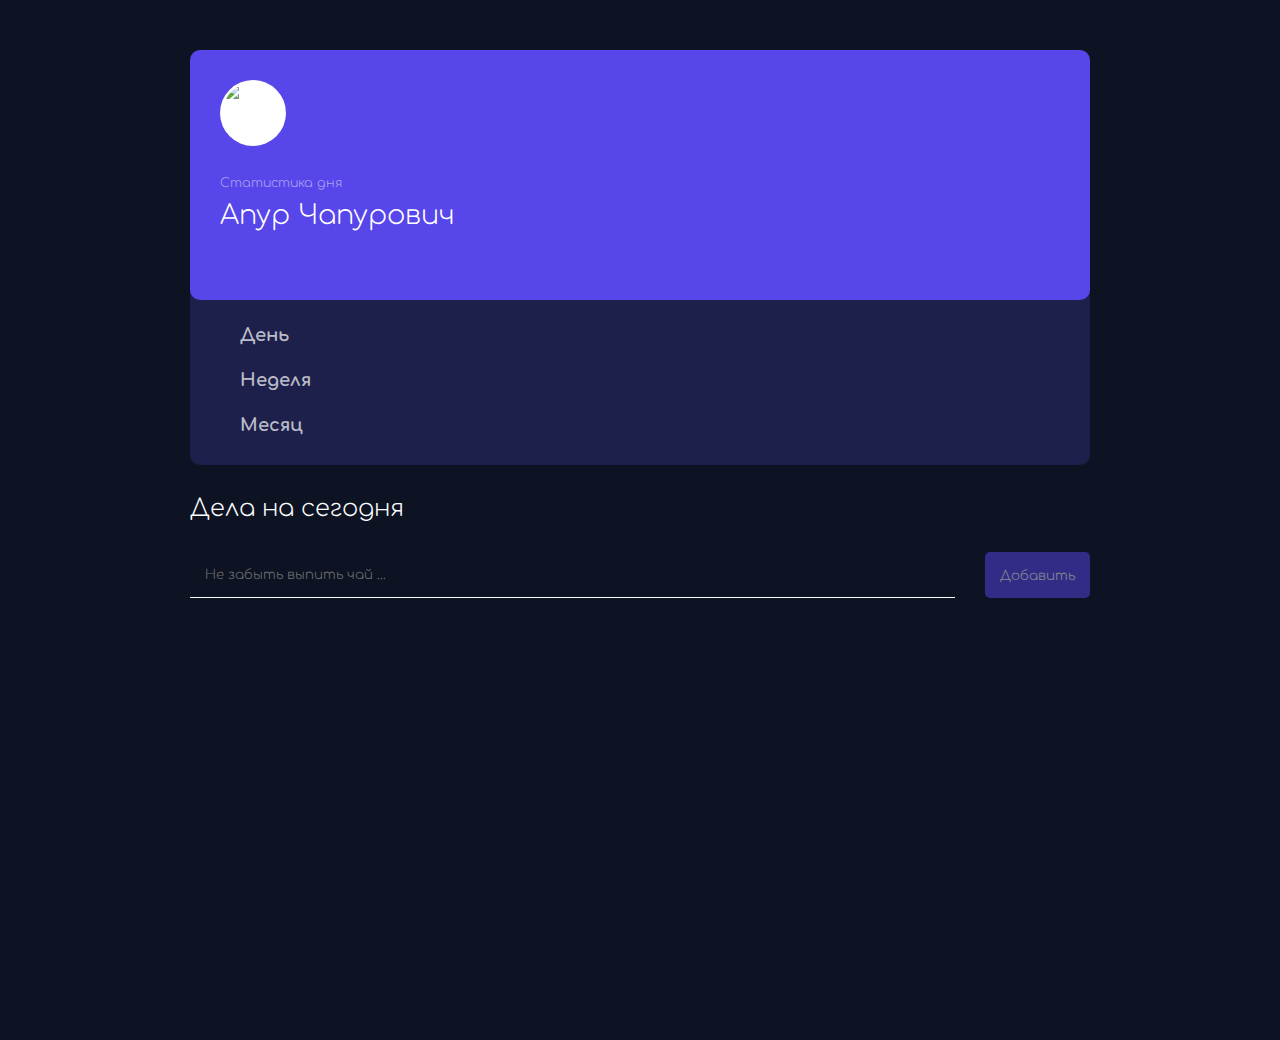
==== index.html @ b9fb3eba "Create index.html" ====
<!DOCTYPE html>
<html lang="en">
<head>
    <meta charset="UTF-8">
    <title>Дела на сегодня</title>
    <link rel="stylesheet" href="./style.css">
    <script defer src="todo-app.js" ></script>
</head>
<body>
    <script>
        document.addEventListener ('DOMContentLoaded', () => {
            createTodoApp (document.getElementById('todo-app-day'), 'Дела на сегодня', 'day-todo');
        });
    </script>
    <!--  -->
    <div class="bg-main">
        <div class="tracks-wrapper">
            <div class="profile-data track-standart">
                <div class="profile">
                    <div class="profile-style">
                        <img src="https://minusinsk.bezformata.com/content/image473357333.jpg" alt="profile image">
                    </div>
                    <div class="profile-name">
                        <span class="for-text">Статистика дня</span>
                        <h2 class="person-name">Апур Чапурович</h2>
                    </div>
                </div>
                <ul class="profile-track-list">
                    <li class="track-item"><a href="./index.html">День</a></li>
                    <li class="track-item"><a href="./weekly-todo.html">Неделя</a></li>
                    <li class="track-item"><a href="./monthly-todo.html">Месяц</a></li>
                </ul>
            </div>
            <div class="tracks container" id="todo-app-day">
            </div>
        </div>
    </div>
</body>
</html>
---- style.css ----
@import url('https://fonts.googleapis.com/css2?family=Comfortaa:wght@300;600&display=swap');

body {
    margin-top: 50px;
    margin-bottom: 90px;
    background-color: #0d1323;
}

:root {
    --main-color: #0d1323;
    --second-color: #5746ea;
    --text-color-gray: #5746ea;
}

* {
    margin: 0;
    padding: 0;
    font-family: 'Comfortaa', cursive;
    font-weight: 300;
    transition: all .2s;
}

ul {
    list-style-type: none;
}

a {
    text-decoration: none;
}

h2, span, p {
    cursor: default;
}

/* главные блоки */
.bg-main {
    height: 100vh;
    display: flex;
    align-items: flex-start;
}

.tracks-wrapper {
    width: 900px;
    margin-left: auto;
    margin-right: auto;
    display: flex;
    justify-content: center;
    flex-direction: column;
    gap: 30px;
    box-sizing: border-box;
}


/* Профиль. Первый блок */
.profile-data {
    background-color: #1d204b;
    padding-bottom: 30px;
}

.profile {
    padding: 30px;
    background-color: #5746ea;
    border-radius: 10px;
    transition: .2s;
}

.profile:hover {
    box-shadow: 0px 10px 1px #5746ea70;
    transition: .2s;
}

.profile-style {
    width: 66px;
    height: 66px;
    padding: 3px;
    background-color: #fff;
    box-sizing: border-box;
    border-radius: 50%;
    margin-bottom: 30px;
}

.profile-style img {
    width: 60px;
    vertical-align: middle;
    border-radius: 50%;
}

.for-text {
    display: block;
    font-size: .7em;
    opacity: 0.5;
    margin-bottom: 10px;
}

.profile-name {
    padding-bottom: 40px;
}

.profile-track-list {
    display: flex;
    flex-direction: column;
    padding-left: 50px;
}

.track-item {
    color: #fff;
}

.profile-track-list a {
    color: inherit;
    display: block;
    margin-top: 25px;
    opacity: 0.7;
    transition: .2s;
    font-weight: bold;
}

.track-item a:focus {
    outline: 0px;
    opacity: 1;
}

/* Остальные трэки */
.tracks {
    width: 100%;
    display: flex;
    flex-wrap: wrap;
    flex-direction: column;
    justify-content: flex-start;
    gap: 30px;
}

/* общее для трэков, включая профиль*/
.track-standart {
    color: #fff;
    border-radius: 10px;
    font-size: 18px;
    box-sizing: border-box;
}

.tracks h2 {
    width: 100%;
    color: #fff;
}

.formWrapper {
    display: flex;
    gap: 30px;
}

.formWrapper input {
    width: 100%;
    padding: 15px;
    background-color: transparent;
    border: none;
    border-bottom: 1px solid #fff;
    outline: 0px;
}

.formWrapper input:focus {
    background-color: #fff1;
    color: #fff;
}

.formWrapper button {
    padding: 15px;
    border-radius: 5px;
    background-color: var(--second-color);
    color: #fff;
}

.todoList {
    display: flex;
    flex-direction: column;
    gap: 20px;
}

.doneItem {
    border-left: 10px solid #3aa;
}

.todoList .item {
    display: flex;
    align-items: center;
    justify-content: space-between;
    padding: 10px;
    color: #fff;
    text-transform: capitalize;
    border-radius: 5px;
    position: relative;
}

.item:hover {
    box-shadow: 0px -5px 1px #5746ea70;
    transition: .2s;
}

.todoList .item:before {
    content: '';
    position: absolute;
    top: 0;
    bottom: 0;
    left: 0;
    right: 0;
    background-color: var(--second-color);
    border-radius: 5px;
    z-index: -1;
}

.todoList li:last-child {
    border-bottom: none;
}



.todoList .item > div {
    display: flex;
    flex-direction: column;
    gap: 10px;
}

.item button {
    border-radius: 5px;
    padding: 10px;
}

.item button:hover {
    opacity: .8;
}

.doneBtn {
    color: #fff;
    background-color: #3aad;
}

.deleteBtn {
    color: #000;
    background-color: #eee;
}

button {
    border: none;
    cursor: pointer;
}

/* для телефонов */
@media ( max-width: 760px) {
    .bg-main {
        align-items: flex-start;
        padding: 15px;
        height: 100%;
        margin-bottom: 100px;
    }

    .profile-data {
        width: 100%;
        margin-bottom: 30px;
    }

    .profile {
        display: flex;
        flex-direction: row;
        align-items: center;
    }

    .profile-style {
        margin-right: 40px;
    }

    .profile-track-list {
        flex-direction: row;
        justify-content: space-around;
        padding-left: 0;
    }

    .tracks-wrapper {
        flex-wrap: wrap;
    }
}
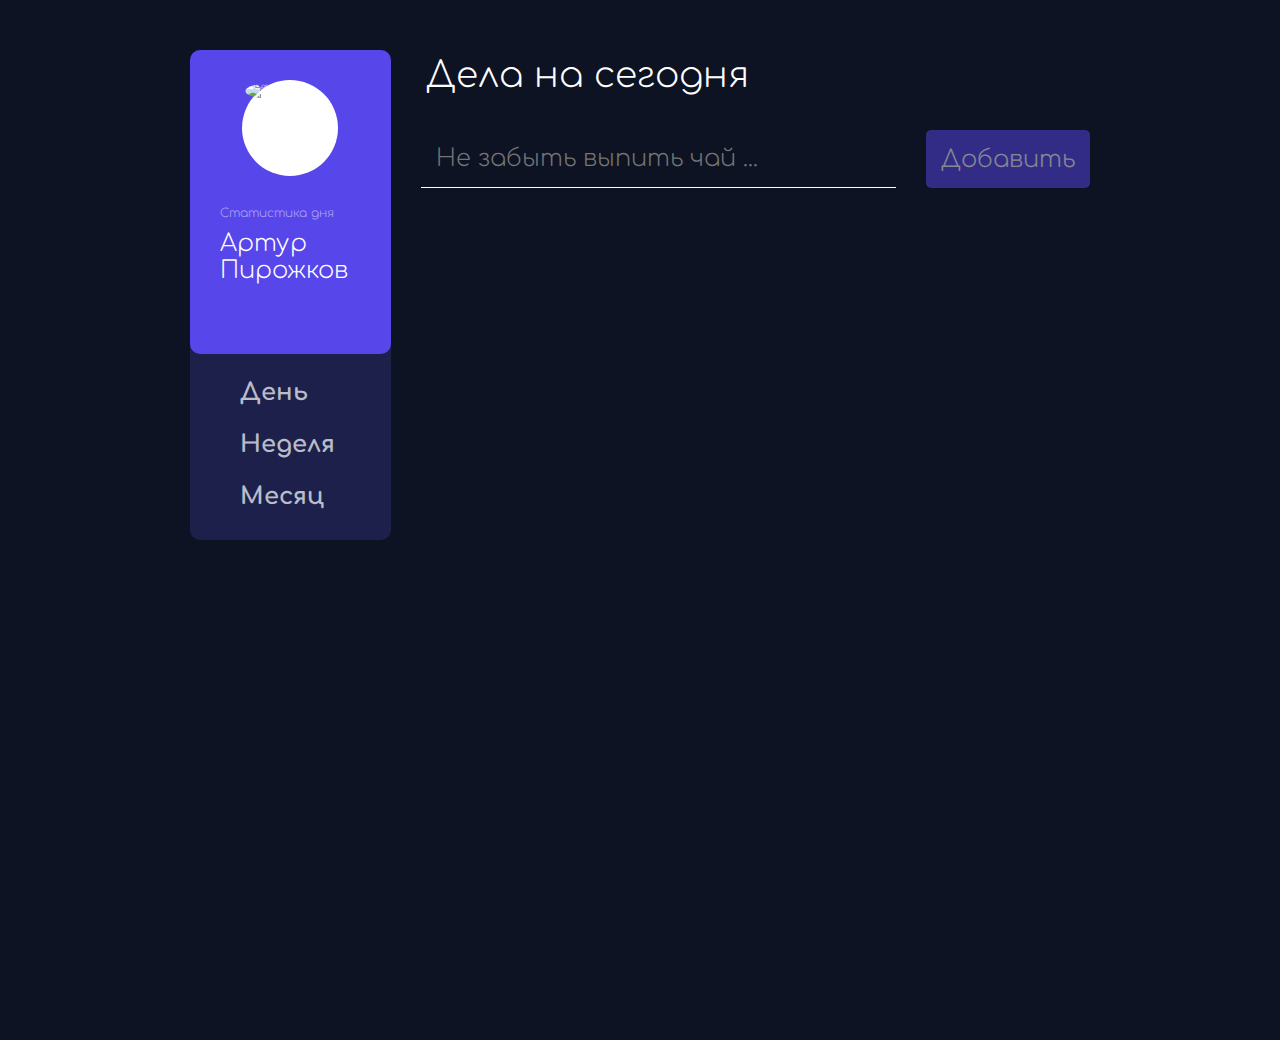
==== commit ecee191d: "Update index.html" ====
--- a/index.html
+++ b/index.html
@@ -22,7 +22,7 @@
                     </div>
                     <div class="profile-name">
                         <span class="for-text">Статистика дня</span>
-                        <h2 class="person-name">Апур Чапурович</h2>
+                        <h2 class="person-name">Артур Пирожков</h2>
                     </div>
                 </div>
                 <ul class="profile-track-list">
--- a/style.css
+++ b/style.css
@@ -18,6 +18,11 @@
     font-family: 'Comfortaa', cursive;
     font-weight: 300;
     transition: all .2s;
+    font-size: 10px;
+}
+
+html {
+    font-size: 10px;
 }
 
 ul {
@@ -40,7 +45,8 @@
 }
 
 .tracks-wrapper {
-    width: 900px;
+    max-width: 900px;
+    width: 95%;
     margin-left: auto;
     margin-right: auto;
     display: flex;
@@ -58,6 +64,9 @@
 }
 
 .profile {
+    display: flex;
+    align-items: center;
+    justify-content: space-around;
     padding: 30px;
     background-color: #5746ea;
     border-radius: 10px;
@@ -70,8 +79,8 @@
 }
 
 .profile-style {
-    width: 66px;
-    height: 66px;
+    width: 16em;
+    height: 16em;
     padding: 3px;
     background-color: #fff;
     box-sizing: border-box;
@@ -80,14 +89,14 @@
 }
 
 .profile-style img {
-    width: 60px;
+    width: 15.4em;
     vertical-align: middle;
     border-radius: 50%;
 }
 
 .for-text {
     display: block;
-    font-size: .7em;
+    font-size: 3em;
     opacity: 0.5;
     margin-bottom: 10px;
 }
@@ -96,22 +105,24 @@
     padding-bottom: 40px;
 }
 
+.person-name {
+    font-size: 6em;
+}
+
 .profile-track-list {
     display: flex;
-    flex-direction: column;
+    flex-direction: row;
+    justify-content: space-around;
     padding-left: 50px;
 }
 
-.track-item {
-    color: #fff;
-}
-
 .profile-track-list a {
-    color: inherit;
+    color: #fff;
     display: block;
     margin-top: 25px;
     opacity: 0.7;
     transition: .2s;
+    font-size: 4em;
     font-weight: bold;
 }
 
@@ -120,6 +131,10 @@
     opacity: 1;
 }
 
+.track-item a:hover {
+    opacity: 1;
+}
+
 /* Остальные трэки */
 .tracks {
     width: 100%;
@@ -139,8 +154,10 @@
 }
 
 .tracks h2 {
-    width: 100%;
-    color: #fff;
+    font-size: 6em;
+    color: #fff;
+    width: fit-content;
+    padding: 5px;
 }
 
 .formWrapper {
@@ -151,6 +168,7 @@
 .formWrapper input {
     width: 100%;
     padding: 15px;
+    font-size: 4em;
     background-color: transparent;
     border: none;
     border-bottom: 1px solid #fff;
@@ -164,6 +182,7 @@
 
 .formWrapper button {
     padding: 15px;
+    font-size: 4em;
     border-radius: 5px;
     background-color: var(--second-color);
     color: #fff;
@@ -176,15 +195,17 @@
 }
 
 .doneItem {
-    border-left: 10px solid #3aa;
+    border-left: 20px solid #3aa;
 }
 
 .todoList .item {
     display: flex;
     align-items: center;
     justify-content: space-between;
-    padding: 10px;
-    color: #fff;
+    padding: 10px 10px 10px 30px;
+    color: #fff;
+    font-size: 4em;
+    gap: 10px;
     text-transform: capitalize;
     border-radius: 5px;
     position: relative;
@@ -216,10 +237,11 @@
 .todoList .item > div {
     display: flex;
     flex-direction: column;
-    gap: 10px;
+    gap: 20px;
 }
 
 .item button {
+    font-size: 4em;
     border-radius: 5px;
     padding: 10px;
 }
@@ -243,37 +265,27 @@
     cursor: pointer;
 }
 
-/* для телефонов */
-@media ( max-width: 760px) {
-    .bg-main {
-        align-items: flex-start;
-        padding: 15px;
-        height: 100%;
-        margin-bottom: 100px;
-    }
-
+@media (min-device-width: 768px) {
+    * {
+        font-size: 6px;
+    }
+    .tracks-wrapper {
+        flex-direction: row;
+    }
     .profile-data {
-        width: 100%;
-        margin-bottom: 30px;
-    }
-
-    .profile {
-        display: flex;
-        flex-direction: row;
-        align-items: center;
-    }
-
-    .profile-style {
-        margin-right: 40px;
-    }
-
-    .profile-track-list {
-        flex-direction: row;
-        justify-content: space-around;
-        padding-left: 0;
-    }
-
-    .tracks-wrapper {
-        flex-wrap: wrap;
-    }
-}
+        width: 30%;
+    }
+    .profile, .profile-track-list {
+        flex-direction: column;
+    }
+    .person-name {
+        font-size: 4em;
+    }
+    .for-text {
+        font-size: 2em;
+    }
+    .profile-style img {
+        width: 15em;
+    }
+}
+
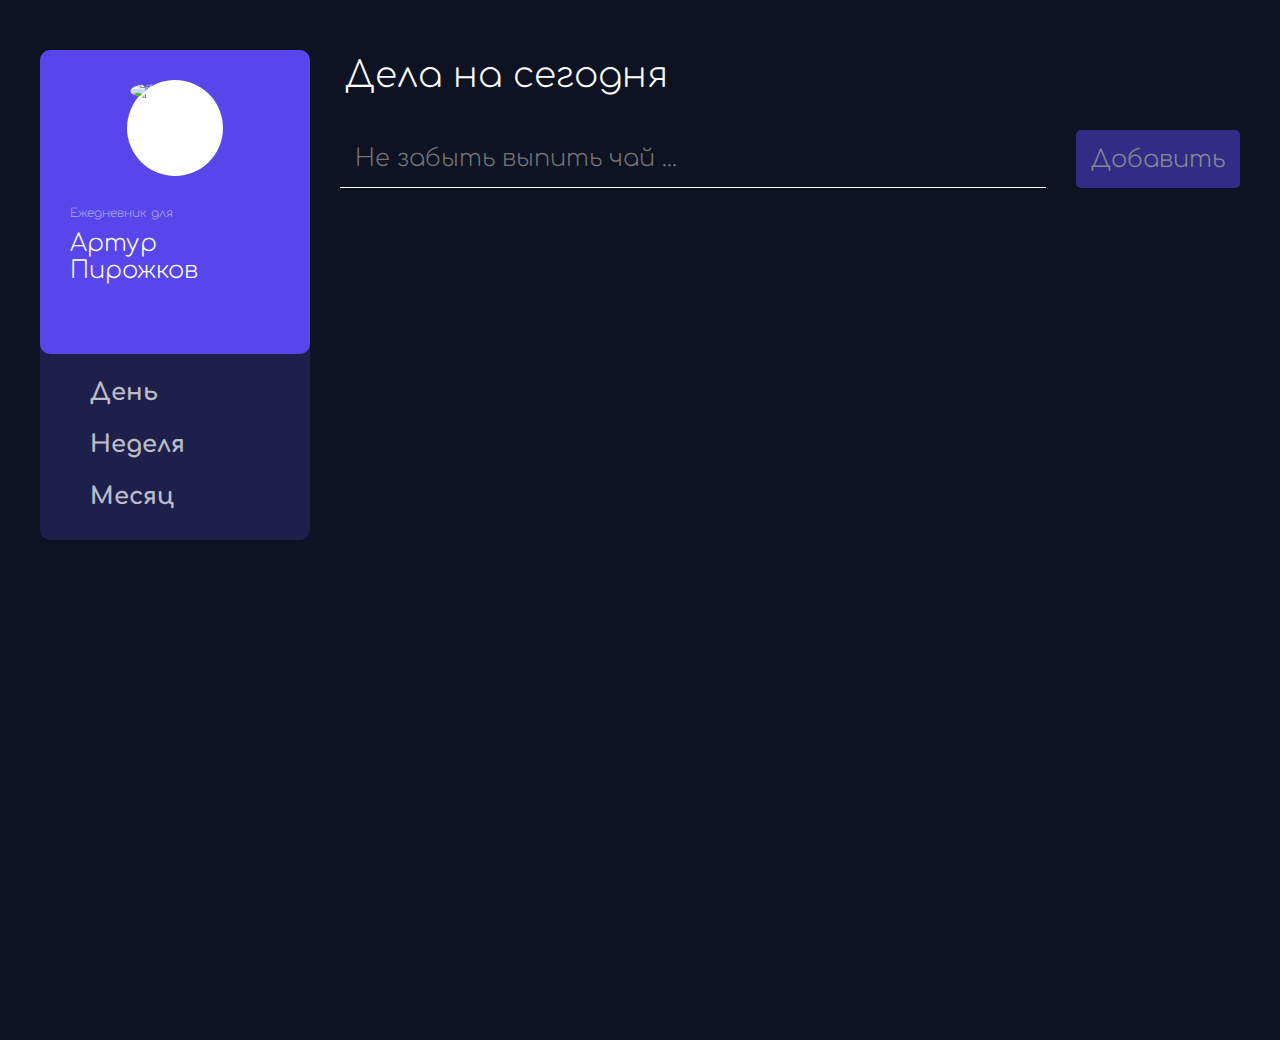
==== commit b12b5e8a: "Update index.html" ====
--- a/index.html
+++ b/index.html
@@ -21,7 +21,7 @@
                         <img src="https://minusinsk.bezformata.com/content/image473357333.jpg" alt="profile image">
                     </div>
                     <div class="profile-name">
-                        <span class="for-text">Статистика дня</span>
+                        <span class="for-text">Ежедневник для</span>
                         <h2 class="person-name">Артур Пирожков</h2>
                     </div>
                 </div>
--- a/style.css
+++ b/style.css
@@ -45,7 +45,7 @@
 }
 
 .tracks-wrapper {
-    max-width: 900px;
+    max-width: 1200px;
     width: 95%;
     margin-left: auto;
     margin-right: auto;
@@ -206,7 +206,6 @@
     color: #fff;
     font-size: 4em;
     gap: 10px;
-    text-transform: capitalize;
     border-radius: 5px;
     position: relative;
 }
@@ -274,6 +273,7 @@
     }
     .profile-data {
         width: 30%;
+        max-height: 609px;
     }
     .profile, .profile-track-list {
         flex-direction: column;
